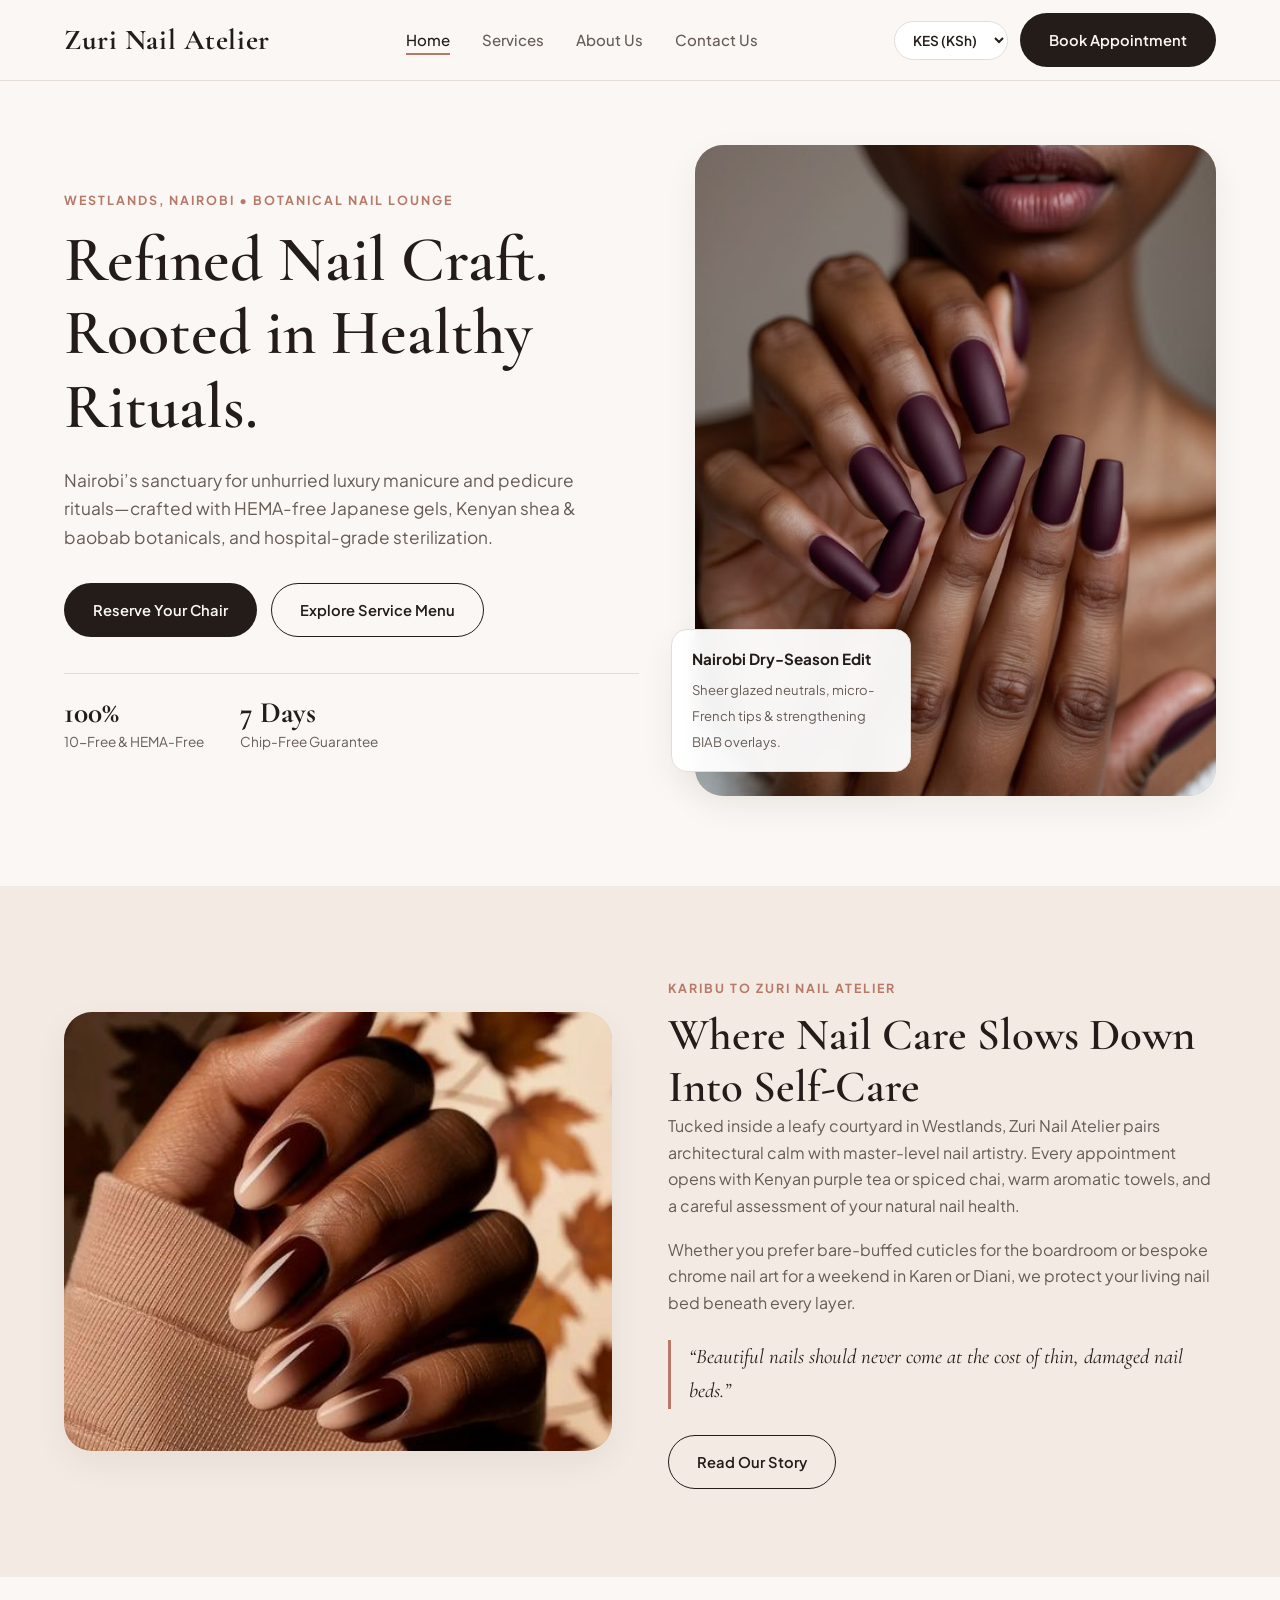
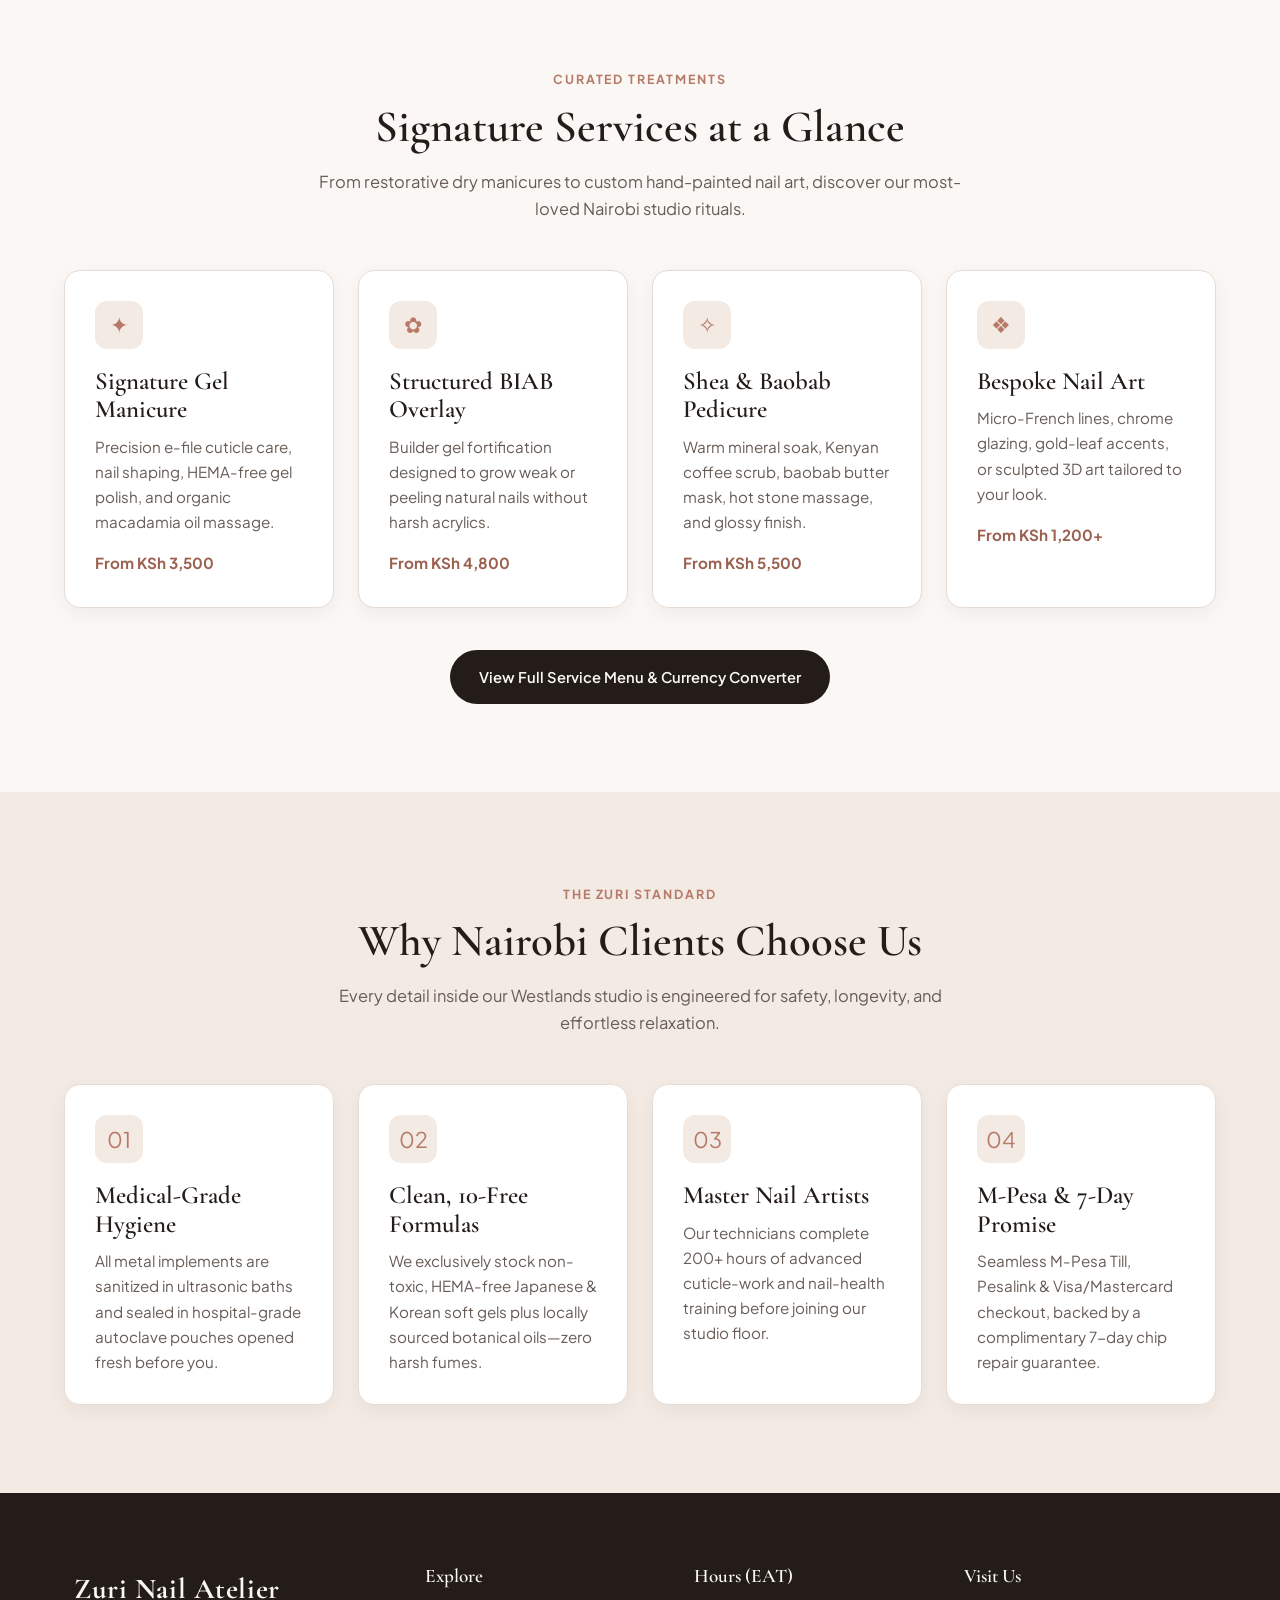
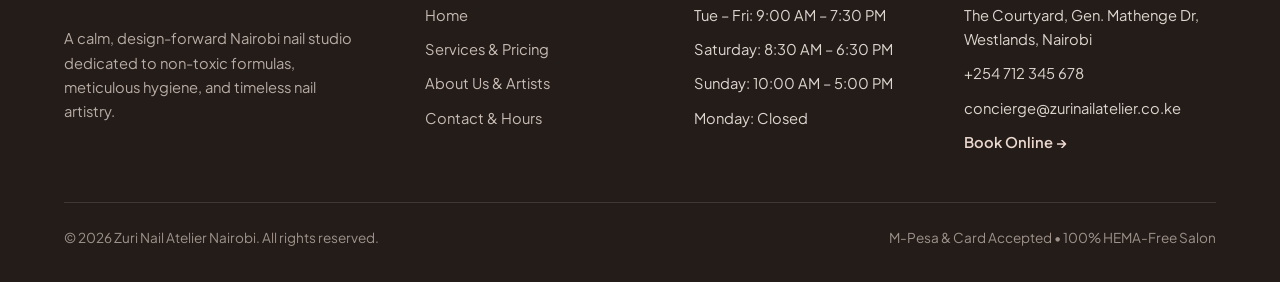
==== index.html @ 8ef075b0 "Nail salon template sample-1" ====
<!DOCTYPE html>
<html lang="en">
<head>
  <meta charset="UTF-8">
  <meta name="viewport" content="width=device-width, initial-scale=1.0">
  <title>Zuri Nail Atelier | Luxury Nail Studio in Westlands, Nairobi</title>
  <link rel="stylesheet" href="styles.css">
</head>
<body>

  <!-- GLOBAL HEADER -->
  <header class="site-header">
    <div class="container navbar">
      <a href="index.html" class="brand-logo">
      Zuri Nail Atelier
      </a>

      <nav>
        <ul class="nav-links" id="navLinks">
          <li><a href="index.html" class="active">Home</a></li>
          <li><a href="services.html">Services</a></li>
          <li><a href="about.html">About Us</a></li>
          <li><a href="contact.html">Contact Us</a></li>
        </ul>
      </nav>

      <div class="nav-actions">
        <select id="currencySelector" class="currency-select" aria-label="Select Currency">
          <option value="KES">KES (KSh)</option>
          <option value="NGN">NGN (₦)</option>
          <option value="USD">USD ($)</option>
          <option value="GBP">GBP (£)</option>
          <option value="EUR">EUR (€)</option>
          <option value="AED">AED</option>
        </select>
        <a href="services.html#booking" class="btn btn-primary">Book Appointment</a>
        <button class="nav-toggle" id="navToggle" aria-label="Toggle Menu" aria-expanded="false">☰</button>
      </div>
    </div>
  </header>

  <main>
    <!-- 1. HERO SECTION -->
    <section class="hero">
      <div class="container hero-grid">
        <div class="hero-content">
          <span class="eyebrow">Westlands, Nairobi • Botanical Nail Lounge</span>
          <h1>Refined Nail Craft. Rooted in Healthy Rituals.</h1>
          <p>
            Nairobi’s sanctuary for unhurried luxury manicure and pedicure rituals—crafted with HEMA-free Japanese gels, Kenyan shea &amp; baobab botanicals, and hospital-grade sterilization.
          </p>
          <div class="hero-buttons">
            <a href="services.html#booking" class="btn btn-primary">Reserve Your Chair</a>
            <a href="services.html" class="btn btn-secondary">Explore Service Menu</a>
          </div>
          <div class="hero-metrics">
            <div class="metric">
              <strong>100%</strong>
              <span>10-Free &amp; HEMA-Free</span>
            </div>
            <div class="metric">
              <strong>7 Days</strong>
              <span>Chip-Free Guarantee</span>
            </div>
          </div>
        </div>

        <div class="hero-visual">
          <div class="hero-img-frame">
            <img
              src="./images/heroimg.jpeg"
              alt="Minimalist luxury manicure with sheer rose polish"
              onerror="this.style.display='none'"
            >
          </div>
          <div class="hero-floating-card">
            <strong>Nairobi Dry-Season Edit</strong>
            <span>Sheer glazed neutrals, micro-French tips &amp; strengthening BIAB overlays.</span>
          </div>
        </div>
      </div>
    </section>

    <!-- 2. INTRO SECTION -->
    <section class="section section-alt">
      <div class="container split-grid">
        <div class="split-media">
          <img
            src="./images/nailimg.jpeg"
            alt="Serene nail salon interior in Westlands Nairobi"
            onerror="this.style.display='none'"
          >
        </div>

        <div class="split-content">
          <span class="eyebrow">Karibu to Zuri Nail Atelier</span>
          <h2>Where Nail Care Slows Down Into Self-Care</h2>
          <p>
            Tucked inside a leafy courtyard in Westlands, Zuri Nail Atelier pairs architectural calm with master-level nail artistry. Every appointment opens with Kenyan purple tea or spiced chai, warm aromatic towels, and a careful assessment of your natural nail health.
          </p>
          <p>
            Whether you prefer bare-buffed cuticles for the boardroom or bespoke chrome nail art for a weekend in Karen or Diani, we protect your living nail bed beneath every layer.
          </p>
          <blockquote class="signature-quote">
            “Beautiful nails should never come at the cost of thin, damaged nail beds.”
          </blockquote>
          <br>
          <a href="about.html" class="btn btn-secondary">Read Our Story</a>
        </div>
      </div>
    </section>

    <!-- 3. SIMPLE SERVICES SECTION -->
    <section class="section">
      <div class="container">
        <div class="section-header center">
          <span class="eyebrow">Curated Treatments</span>
          <h2>Signature Services at a Glance</h2>
          <p>From restorative dry manicures to custom hand-painted nail art, discover our most-loved Nairobi studio rituals.</p>
        </div>

        <div class="grid-4">
          <article class="card">
            <div class="icon-badge">✦</div>
            <h3>Signature Gel Manicure</h3>
            <p>Precision e-file cuticle care, nail shaping, HEMA-free gel polish, and organic macadamia oil massage.</p>
            <span class="price-tag" data-price-kes="3500" data-price-prefix="From ">KSh 3,500</span>
          </article>

          <article class="card">
            <div class="icon-badge">✿</div>
            <h3>Structured BIAB Overlay</h3>
            <p>Builder gel fortification designed to grow weak or peeling natural nails without harsh acrylics.</p>
            <span class="price-tag" data-price-kes="4800" data-price-prefix="From ">KSh 4,800</span>
          </article>

          <article class="card">
            <div class="icon-badge">✧</div>
            <h3>Shea &amp; Baobab Pedicure</h3>
            <p>Warm mineral soak, Kenyan coffee scrub, baobab butter mask, hot stone massage, and glossy finish.</p>
            <span class="price-tag" data-price-kes="5500" data-price-prefix="From ">KSh 5,500</span>
          </article>

          <article class="card">
            <div class="icon-badge">❖</div>
            <h3>Bespoke Nail Art</h3>
            <p>Micro-French lines, chrome glazing, gold-leaf accents, or sculpted 3D art tailored to your look.</p>
            <span class="price-tag" data-price-kes="1200" data-price-prefix="From " data-price-suffix="+">KSh 1,200+</span>
          </article>
        </div>

        <div style="text-align: center; margin-top: 42px;">
          <a href="services.html" class="btn btn-primary">View Full Service Menu &amp; Currency Converter</a>
        </div>
      </div>
    </section>

    <!-- 4. WHY CHOOSE US SECTION -->
    <section class="section section-alt">
      <div class="container">
        <div class="section-header center">
          <span class="eyebrow">The Zuri Standard</span>
          <h2>Why Nairobi Clients Choose Us</h2>
          <p>Every detail inside our Westlands studio is engineered for safety, longevity, and effortless relaxation.</p>
        </div>

        <div class="grid-4">
          <div class="card">
            <div class="icon-badge">01</div>
            <h3>Medical-Grade Hygiene</h3>
            <p>All metal implements are sanitized in ultrasonic baths and sealed in hospital-grade autoclave pouches opened fresh before you.</p>
          </div>

          <div class="card">
            <div class="icon-badge">02</div>
            <h3>Clean, 10-Free Formulas</h3>
            <p>We exclusively stock non-toxic, HEMA-free Japanese &amp; Korean soft gels plus locally sourced botanical oils—zero harsh fumes.</p>
          </div>

          <div class="card">
            <div class="icon-badge">03</div>
            <h3>Master Nail Artists</h3>
            <p>Our technicians complete 200+ hours of advanced cuticle-work and nail-health training before joining our studio floor.</p>
          </div>

          <div class="card">
            <div class="icon-badge">04</div>
            <h3>M-Pesa &amp; 7-Day Promise</h3>
            <p>Seamless M-Pesa Till, Pesalink &amp; Visa/Mastercard checkout, backed by a complimentary 7-day chip repair guarantee.</p>
          </div>
        </div>
      </div>
    </section>
  </main>

  <!-- GLOBAL FOOTER -->
  <footer class="site-footer">
    <div class="container">
      <div class="footer-grid">
        <div class="footer-brand">
          <a href="index.html" class="brand-logo"><span class="brand-dot"></span> Zuri Nail Atelier</a>
          <p>A calm, design-forward Nairobi nail studio dedicated to non-toxic formulas, meticulous hygiene, and timeless nail artistry.</p>
        </div>

        <div>
          <h4>Explore</h4>
          <ul class="footer-links">
            <li><a href="index.html">Home</a></li>
            <li><a href="services.html">Services &amp; Pricing</a></li>
            <li><a href="about.html">About Us &amp; Artists</a></li>
            <li><a href="contact.html">Contact &amp; Hours</a></li>
          </ul>
        </div>

        <div>
          <h4>Hours (EAT)</h4>
          <ul class="footer-links">
            <li>Tue – Fri: 9:00 AM – 7:30 PM</li>
            <li>Saturday: 8:30 AM – 6:30 PM</li>
            <li>Sunday: 10:00 AM – 5:00 PM</li>
            <li>Monday: Closed</li>
          </ul>
        </div>

        <div>
          <h4>Visit Us</h4>
          <ul class="footer-links">
            <li>The Courtyard, Gen. Mathenge Dr, Westlands, Nairobi</li>
            <li>+254 712 345 678</li>
            <li>concierge@zurinailatelier.co.ke</li>
            <li><a href="services.html#booking" style="color: var(--accent-blush); font-weight: 600;">Book Online →</a></li>
          </ul>
        </div>
      </div>

      <div class="footer-bottom">
        <span>&copy; 2026 Zuri Nail Atelier Nairobi. All rights reserved.</span>
        <span>M-Pesa &amp; Card Accepted • 100% HEMA-Free Salon</span>
      </div>
    </div>
  </footer>

  <script src="script.js"></script>
</body>
</html>
---- styles.css ----
/* ATELIER VERNIS — SHARED DESIGN SYSTEM */
@import url('https://fonts.googleapis.com/css2?family=Cormorant+Garamond:ital,wght@0,500;0,600;0,700;1,500&family=Plus+Jakarta+Sans:wght@400;500;600;700&display=swap');

:root {
  --bg-cream: #FAF7F4;
  --bg-sand: #F2EAE3;
  --bg-white: #FFFFFF;
  --ink-dark: #231C19;
  --ink-muted: #675C56;
  --accent-rose: #B87A68;
  --accent-rose-dark: #9B6150;
  --accent-blush: #EBD8CE;
  --border-soft: #E5DCD5;
  --success: #2F6B4F;

  --font-serif: 'Cormorant Garamond', Georgia, serif;
  --font-sans: 'Plus Jakarta Sans', -apple-system, BlinkMacSystemFont, sans-serif;

  --radius-sm: 8px;
  --radius-md: 16px;
  --radius-lg: 28px;
  --shadow-soft: 0 12px 35px rgba(35, 28, 25, 0.06);
  --shadow-card: 0 6px 20px rgba(35, 28, 25, 0.05);
  --transition: all 0.3s ease;
}

*, *::before, *::after {
  box-sizing: border-box;
  margin: 0;
  padding: 0;
}

html {
  scroll-behavior: smooth;
}

body {
  font-family: var(--font-sans);
  background-color: var(--bg-cream);
  color: var(--ink-dark);
  line-height: 1.65;
  -webkit-font-smoothing: antialiased;
}

img {
  max-width: 100%;
  display: block;
}

a {
  color: inherit;
  text-decoration: none;
}

ul {
  list-style: none;
}

.container {
  width: min(1180px, 90%);
  margin-inline: auto;
}

.section {
  padding: 88px 0;
}

.section-alt {
  background-color: var(--bg-sand);
}

.eyebrow {
  display: inline-block;
  font-size: 0.78rem;
  font-weight: 700;
  letter-spacing: 0.16em;
  text-transform: uppercase;
  color: var(--accent-rose);
  margin-bottom: 12px;
}

h1, h2, h3, h4 {
  font-family: var(--font-serif);
  font-weight: 600;
  line-height: 1.15;
  color: var(--ink-dark);
}

h1 { font-size: clamp(2.6rem, 5vw, 4.3rem); }
h2 { font-size: clamp(2rem, 3.5vw, 3rem); }
h3 { font-size: 1.55rem; }

.section-header {
  max-width: 650px;
  margin-bottom: 48px;
}

.section-header.center {
  margin-inline: auto;
  text-align: center;
}

.section-header p {
  margin-top: 14px;
  color: var(--ink-muted);
  font-size: 1.03rem;
}

/* Buttons */
.btn {
  display: inline-flex;
  align-items: center;
  justify-content: center;
  gap: 8px;
  padding: 14px 28px;
  border-radius: 999px;
  font-family: var(--font-sans);
  font-size: 0.92rem;
  font-weight: 600;
  cursor: pointer;
  border: 1.5px solid transparent;
  transition: var(--transition);
}

.btn-primary {
  background-color: var(--ink-dark);
  color: var(--bg-cream);
}

.btn-primary:hover {
  background-color: var(--accent-rose);
  transform: translateY(-2px);
}

.btn-secondary {
  background-color: transparent;
  color: var(--ink-dark);
  border-color: var(--ink-dark);
}

.btn-secondary:hover {
  background-color: var(--ink-dark);
  color: var(--bg-cream);
}

.btn-accent {
  background-color: var(--accent-rose);
  color: var(--bg-white);
}

.btn-accent:hover {
  background-color: var(--accent-rose-dark);
  transform: translateY(-2px);
}

   /* GLOBAL HEADER & NAVBAR */

.site-header {
  position: sticky;
  top: 0;
  z-index: 1000;
  background-color: rgba(250, 247, 244, 0.92);
  backdrop-filter: blur(12px);
  border-bottom: 1px solid var(--border-soft);
}

.navbar {
  display: flex;
  align-items: center;
  justify-content: space-between;
  height: 80px;
  gap: 16px;
}

.brand-logo {
  font-family: var(--font-serif);
  font-size: 1.8rem;
  font-weight: 700;
  letter-spacing: 0.02em;
  display: flex;
  align-items: center;
  gap: 10px;
  white-space: nowrap;
}



.nav-links {
  display: flex;
  align-items: center;
  gap: 32px;
}

.nav-links a {
  font-size: 0.94rem;
  font-weight: 500;
  color: var(--ink-muted);
  position: relative;
  transition: var(--transition);
}

.nav-links a:hover,
.nav-links a.active {
  color: var(--ink-dark);
}

.nav-links a.active::after {
  content: "";
  position: absolute;
  left: 0;
  bottom: -6px;
  width: 100%;
  height: 2px;
  background-color: var(--accent-rose);
}

.nav-actions {
  display: flex;
  align-items: center;
  gap: 12px;
}

.currency-select {
  width: auto;
  padding: 9px 14px;
  border-radius: 999px;
  border: 1px solid var(--border-soft);
  background-color: var(--bg-white);
  font-family: var(--font-sans);
  font-size: 0.85rem;
  font-weight: 600;
  color: var(--ink-dark);
  cursor: pointer;
}

.nav-toggle {
  display: none;
  background: none;
  border: 1px solid var(--border-soft);
  border-radius: 8px;
  padding: 8px 10px;
  cursor: pointer;
  color: var(--ink-dark);
}


   /* HERO & PAGE BANNERS */

.hero {
  padding: 64px 0 90px;
  position: relative;
  overflow: hidden;
}

.hero-grid {
  display: grid;
  grid-template-columns: 1.05fr 0.95fr;
  align-items: center;
  gap: 56px;
}

.hero-content p {
  margin: 22px 0 32px;
  font-size: 1.08rem;
  color: var(--ink-muted);
  max-width: 520px;
}

.hero-buttons {
  display: flex;
  flex-wrap: wrap;
  gap: 14px;
  margin-bottom: 36px;
}

.hero-metrics {
  display: flex;
  gap: 36px;
  padding-top: 24px;
  border-top: 1px solid var(--border-soft);
}

.metric strong {
  display: block;
  font-family: var(--font-serif);
  font-size: 1.85rem;
  line-height: 1;
}

.metric span {
  font-size: 0.85rem;
  color: var(--ink-muted);
}

.hero-visual {
  position: relative;
}

.hero-img-frame {
  border-radius: var(--radius-lg);
  overflow: hidden;
  box-shadow: var(--shadow-soft);
  aspect-ratio: 4 / 5;
  background: linear-gradient(135deg, #EBD8CE, #D4B098);
}

.hero-img-frame img {
  width: 100%;
  height: 100%;
  object-fit: cover;
}

.hero-floating-card {
  position: absolute;
  bottom: 24px;
  left: -24px;
  background: rgba(255, 255, 255, 0.95);
  backdrop-filter: blur(8px);
  padding: 16px 20px;
  border-radius: var(--radius-md);
  box-shadow: var(--shadow-soft);
  border: 1px solid var(--border-soft);
  max-width: 240px;
}

.hero-floating-card strong {
  display: block;
  font-size: 0.95rem;
  margin-bottom: 4px;
}

.hero-floating-card span {
  font-size: 0.82rem;
  color: var(--ink-muted);
}

/* Subpage Banner */
.page-banner {
  background: var(--bg-sand);
  padding: 72px 0;
  text-align: center;
  border-bottom: 1px solid var(--border-soft);
}

.page-banner p {
  max-width: 600px;
  margin: 14px auto 0;
  color: var(--ink-muted);
}


   /* SPLIT / INTRO / STORY SECTIONS */

.split-grid {
  display: grid;
  grid-template-columns: 1fr 1fr;
  gap: 56px;
  align-items: center;
}

.split-media {
  border-radius: var(--radius-lg);
  overflow: hidden;
  box-shadow: var(--shadow-soft);
  aspect-ratio: 5 / 4;
  background: linear-gradient(135deg, #EAD9CF, #C79A8B);
}

.split-media img {
  width: 100%;
  height: 100%;
  object-fit: cover;
}

.split-content p {
  color: var(--ink-muted);
  margin-bottom: 18px;
}

.signature-quote {
  margin-top: 24px;
  padding-left: 18px;
  border-left: 3px solid var(--accent-rose);
  font-family: var(--font-serif);
  font-style: italic;
  font-size: 1.3rem;
  color: var(--ink-dark);
}

   /* CARDS & GRIDS */
.grid-4 {
  display: grid;
  grid-template-columns: repeat(4, 1fr);
  gap: 24px;
}

.grid-3 {
  display: grid;
  grid-template-columns: repeat(3, 1fr);
  gap: 28px;
}

.grid-2 {
  display: grid;
  grid-template-columns: repeat(2, 1fr);
  gap: 28px;
}

.card {
  background: var(--bg-white);
  border: 1px solid var(--border-soft);
  border-radius: var(--radius-md);
  padding: 30px;
  box-shadow: var(--shadow-card);
  transition: var(--transition);
}

.card:hover {
  transform: translateY(-4px);
  box-shadow: var(--shadow-soft);
}

.icon-badge {
  width: 48px;
  height: 48px;
  border-radius: 12px;
  background: var(--bg-sand);
  color: var(--accent-rose);
  display: grid;
  place-items: center;
  font-size: 1.35rem;
  margin-bottom: 18px;
}

.card h3 {
  margin-bottom: 10px;
}

.card p {
  color: var(--ink-muted);
  font-size: 0.95rem;
}

.price-tag {
  display: inline-block;
  margin-top: 16px;
  font-weight: 700;
  color: var(--accent-rose-dark);
  font-size: 0.95rem;
}

   /* SERVICES PAGE — DETAILED MENU, TABS & CURRENCY CONVERTER */
.filter-tabs {
  display: flex;
  flex-wrap: wrap;
  justify-content: center;
  gap: 10px;
  margin-bottom: 40px;
}

.tab-btn {
  padding: 10px 22px;
  border-radius: 999px;
  border: 1px solid var(--border-soft);
  background: var(--bg-white);
  font-family: var(--font-sans);
  font-size: 0.9rem;
  font-weight: 600;
  color: var(--ink-muted);
  cursor: pointer;
  transition: var(--transition);
}

.tab-btn.active,
.tab-btn:hover {
  background: var(--ink-dark);
  color: var(--bg-cream);
  border-color: var(--ink-dark);
}

.service-item {
  background: var(--bg-white);
  border: 1px solid var(--border-soft);
  border-radius: var(--radius-md);
  padding: 28px;
  display: flex;
  flex-direction: column;
  justify-content: space-between;
  gap: 16px;
  box-shadow: var(--shadow-card);
}

.service-item.hidden {
  display: none;
}

.service-top {
  display: flex;
  justify-content: space-between;
  align-items: flex-start;
  gap: 16px;
}

.service-meta {
  font-size: 0.82rem;
  color: var(--accent-rose);
  font-weight: 700;
  text-transform: uppercase;
  letter-spacing: 0.08em;
  margin-bottom: 6px;
}

.service-price {
  font-family: var(--font-serif);
  font-size: 1.65rem;
  font-weight: 700;
  color: var(--ink-dark);
  white-space: nowrap;
}

.service-features {
  display: flex;
  flex-wrap: wrap;
  gap: 8px;
  margin-top: 10px;
}

.service-pill {
  font-size: 0.78rem;
  background: var(--bg-sand);
  color: var(--ink-dark);
  padding: 4px 10px;
  border-radius: 999px;
}

/* Interactive Currency Converter Widget */
.converter-card {
  margin-top: 56px;
  background: var(--bg-white);
  border: 1px solid var(--border-soft);
  border-radius: var(--radius-lg);
  padding: 36px 40px;
  box-shadow: var(--shadow-soft);
}

.converter-header {
  display: flex;
  flex-wrap: wrap;
  justify-content: space-between;
  align-items: flex-end;
  gap: 16px;
  margin-bottom: 24px;
}

.converter-badge {
  font-size: 0.8rem;
  font-weight: 600;
  color: var(--success);
  background: #E8F3ED;
  padding: 6px 14px;
  border-radius: 999px;
}

.converter-grid {
  display: grid;
  grid-template-columns: 1.2fr 1fr auto 1fr;
  gap: 16px;
  align-items: end;
}

.swap-btn {
  height: 46px;
  width: 46px;
  border-radius: 50%;
  border: 1px solid var(--border-soft);
  background: var(--bg-sand);
  color: var(--ink-dark);
  font-size: 1.15rem;
  cursor: pointer;
  display: grid;
  place-items: center;
  transition: var(--transition);
}

.swap-btn:hover {
  background: var(--accent-rose);
  color: var(--bg-white);
  border-color: var(--accent-rose);
}

.converter-output {
  margin-top: 24px;
  padding: 20px 24px;
  border-radius: var(--radius-md);
  background: var(--bg-sand);
  display: flex;
  flex-wrap: wrap;
  justify-content: space-between;
  align-items: center;
  gap: 16px;
}

.converter-result-value {
  font-family: var(--font-serif);
  font-size: 2.1rem;
  font-weight: 700;
  color: var(--ink-dark);
}

.converter-rate-note {
  font-size: 0.88rem;
  color: var(--ink-muted);
}


/* ABOUT PAGE — ARTISTS & INVITATION */
.artist-card {
  background: var(--bg-white);
  border: 1px solid var(--border-soft);
  border-radius: var(--radius-md);
  overflow: hidden;
  box-shadow: var(--shadow-card);
}

.artist-photo {
  aspect-ratio: 4 / 4.2;
  background: linear-gradient(135deg, #EAD9CF, #D0A899);
  overflow: hidden;
}

.artist-photo img {
  width: 100%;
  height: 100%;
  object-fit: cover;
}

.artist-info {
  padding: 24px;
}

.artist-role {
  display: block;
  font-size: 0.82rem;
  text-transform: uppercase;
  letter-spacing: 0.1em;
  color: var(--accent-rose);
  font-weight: 700;
  margin-bottom: 10px;
}

.artist-info p {
  font-size: 0.92rem;
  color: var(--ink-muted);
}

.invitation-box {
  background: var(--ink-dark);
  color: var(--bg-cream);
  border-radius: var(--radius-lg);
  padding: 56px;
  display: grid;
  grid-template-columns: 1fr 1fr;
  gap: 48px;
  align-items: center;
}

.invitation-box h2,
.invitation-box h3 {
  color: var(--bg-cream);
}

.invitation-box p {
  color: #D5CBC4;
  margin-top: 14px;
}

.invitation-form {
  background: var(--bg-white);
  color: var(--ink-dark);
  padding: 32px;
  border-radius: var(--radius-md);
}

   /* FORMS (BOOKING & CONTACT) */
.booking-wrapper {
  background: var(--bg-white);
  border: 1px solid var(--border-soft);
  border-radius: var(--radius-lg);
  padding: 48px;
  box-shadow: var(--shadow-soft);
  display: grid;
  grid-template-columns: 0.85fr 1.15fr;
  gap: 48px;
}

.booking-perks {
  margin-top: 24px;
  display: grid;
  gap: 14px;
}

.booking-perks li {
  display: flex;
  align-items: flex-start;
  gap: 10px;
  font-size: 0.94rem;
  color: var(--ink-muted);
}

.booking-perks li span {
  color: var(--accent-rose);
  font-weight: 700;
}

.form-grid {
  display: grid;
  grid-template-columns: 1fr 1fr;
  gap: 18px;
}

.form-group {
  display: flex;
  flex-direction: column;
  gap: 6px;
}

.form-group.full {
  grid-column: 1 / -1;
}

label {
  font-size: 0.85rem;
  font-weight: 600;
  color: var(--ink-dark);
}

input, select, textarea {
  width: 100%;
  padding: 12px 14px;
  border: 1px solid var(--border-soft);
  border-radius: var(--radius-sm);
  font-family: var(--font-sans);
  font-size: 0.95rem;
  background: var(--bg-cream);
  color: var(--ink-dark);
  transition: var(--transition);
}

input:focus, select:focus, textarea:focus {
  outline: none;
  border-color: var(--accent-rose);
  background: var(--bg-white);
}

.form-feedback {
  margin-top: 16px;
  padding: 14px 18px;
  border-radius: var(--radius-sm);
  background: #E8F3ED;
  color: var(--success);
  font-size: 0.92rem;
  font-weight: 600;
  display: none;
}

.form-feedback.show {
  display: block;
}

   /* CONTACT PAGE — VISIT, SCHEDULE, MAP */
.hours-list {
  display: grid;
  gap: 12px;
  margin-top: 20px;
}

.hours-row {
  display: flex;
  justify-content: space-between;
  padding-bottom: 10px;
  border-bottom: 1px dashed var(--border-soft);
  font-size: 0.95rem;
}

.hours-row strong {
  color: var(--ink-dark);
}

.hours-row span {
  color: var(--ink-muted);
}

.social-links {
  display: flex;
  flex-wrap: wrap;
  gap: 10px;
  margin-top: 20px;
}

.social-pill {
  padding: 8px 16px;
  border-radius: 999px;
  background: var(--bg-sand);
  font-size: 0.86rem;
  font-weight: 600;
  transition: var(--transition);
}

.social-pill:hover {
  background: var(--accent-rose);
  color: var(--bg-white);
}

.map-container {
  border-radius: var(--radius-lg);
  overflow: hidden;
  border: 1px solid var(--border-soft);
  box-shadow: var(--shadow-soft);
  background: var(--bg-white);
}

.map-frame {
  width: 100%;
  height: 400px;
  border: 0;
  display: block;
}

.map-footer {
  padding: 20px 28px;
  display: flex;
  flex-wrap: wrap;
  justify-content: space-between;
  align-items: center;
  gap: 16px;
}

   /* GLOBAL FOOTER */
.site-footer {
  background-color: var(--ink-dark);
  color: #DED5CE;
  padding: 72px 0 32px;
}

.footer-grid {
  display: grid;
  grid-template-columns: 1.4fr 1fr 1fr 1.1fr;
  gap: 40px;
  padding-bottom: 48px;
  border-bottom: 1px solid rgba(255, 255, 255, 0.12);
}

.footer-brand .brand-logo {
  color: var(--bg-cream);
  margin-bottom: 14px;
}

.footer-brand p {
  font-size: 0.92rem;
  color: #B8ACA4;
  max-width: 300px;
}

.site-footer h4 {
  color: var(--bg-cream);
  font-size: 1.2rem;
  margin-bottom: 16px;
}

.footer-links {
  display: grid;
  gap: 10px;
  font-size: 0.92rem;
}

.footer-links a {
  color: #C7BBB3;
  transition: var(--transition);
}

.footer-links a:hover {
  color: var(--accent-blush);
}

.footer-bottom {
  padding-top: 24px;
  display: flex;
  flex-wrap: wrap;
  justify-content: space-between;
  gap: 12px;
  font-size: 0.85rem;
  color: #9E928A;
}

   /* RESPONSIVE BREAKPOINTS */
@media (max-width: 992px) {
  .hero-grid,
  .split-grid,
  .booking-wrapper,
  .invitation-box {
    grid-template-columns: 1fr;
  }

  .grid-4 { grid-template-columns: repeat(2, 1fr); }
  .grid-3 { grid-template-columns: repeat(2, 1fr); }
  .footer-grid { grid-template-columns: 1fr 1fr; }
  .converter-grid { grid-template-columns: 1fr 1fr; }
  .swap-btn { justify-self: start; }

  .hero-floating-card {
    left: 16px;
  }
}

@media (max-width: 768px) {
  .nav-toggle {
    display: inline-flex;
  }

  .nav-links {
    position: absolute;
    top: 80px;
    left: 0;
    right: 0;
    background: var(--bg-cream);
    flex-direction: column;
    padding: 24px;
    gap: 18px;
    border-bottom: 1px solid var(--border-soft);
    display: none;
  }

  .nav-links.open {
    display: flex;
  }

  .nav-actions .btn {
    display: none;
  }

  .grid-4,
  .grid-3,
  .grid-2,
  .form-grid,
  .footer-grid,
  .converter-grid {
    grid-template-columns: 1fr;
  }

  .booking-wrapper,
  .invitation-box,
  .converter-card {
    padding: 26px;
  }
}
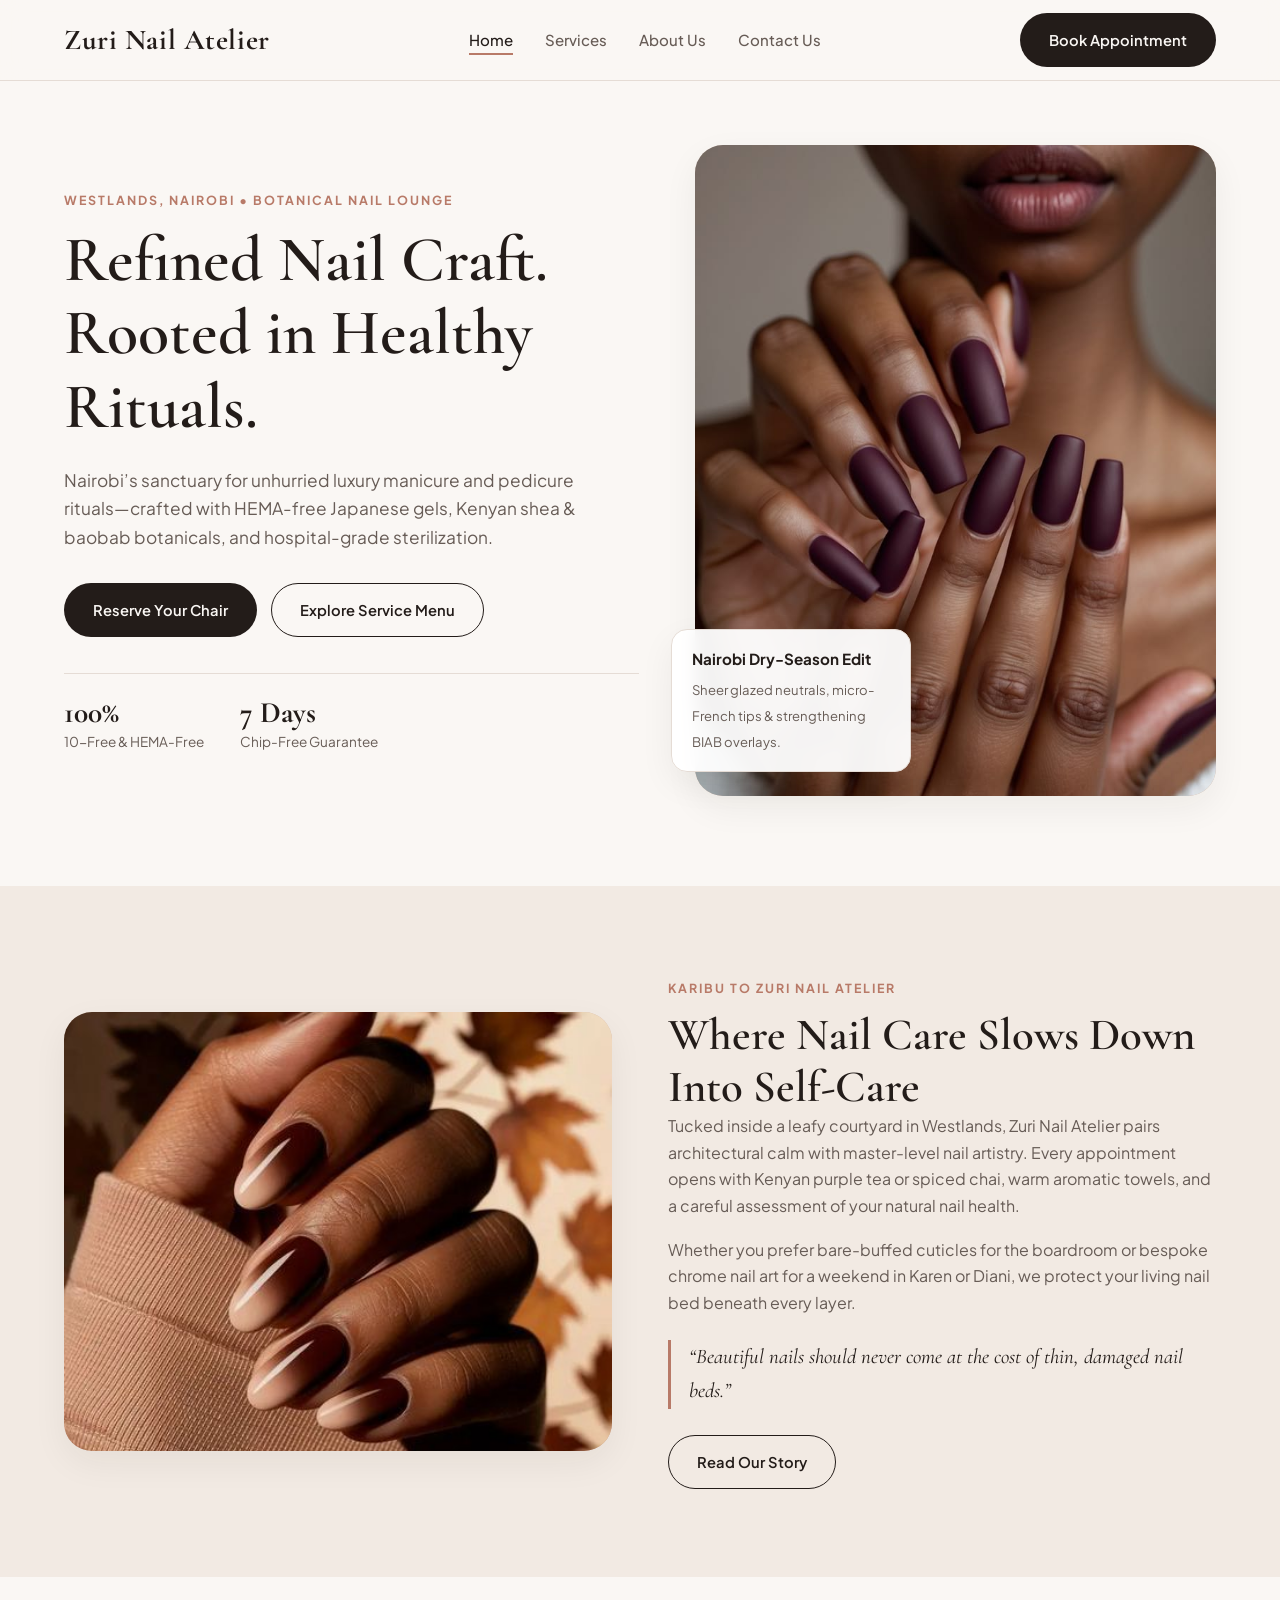
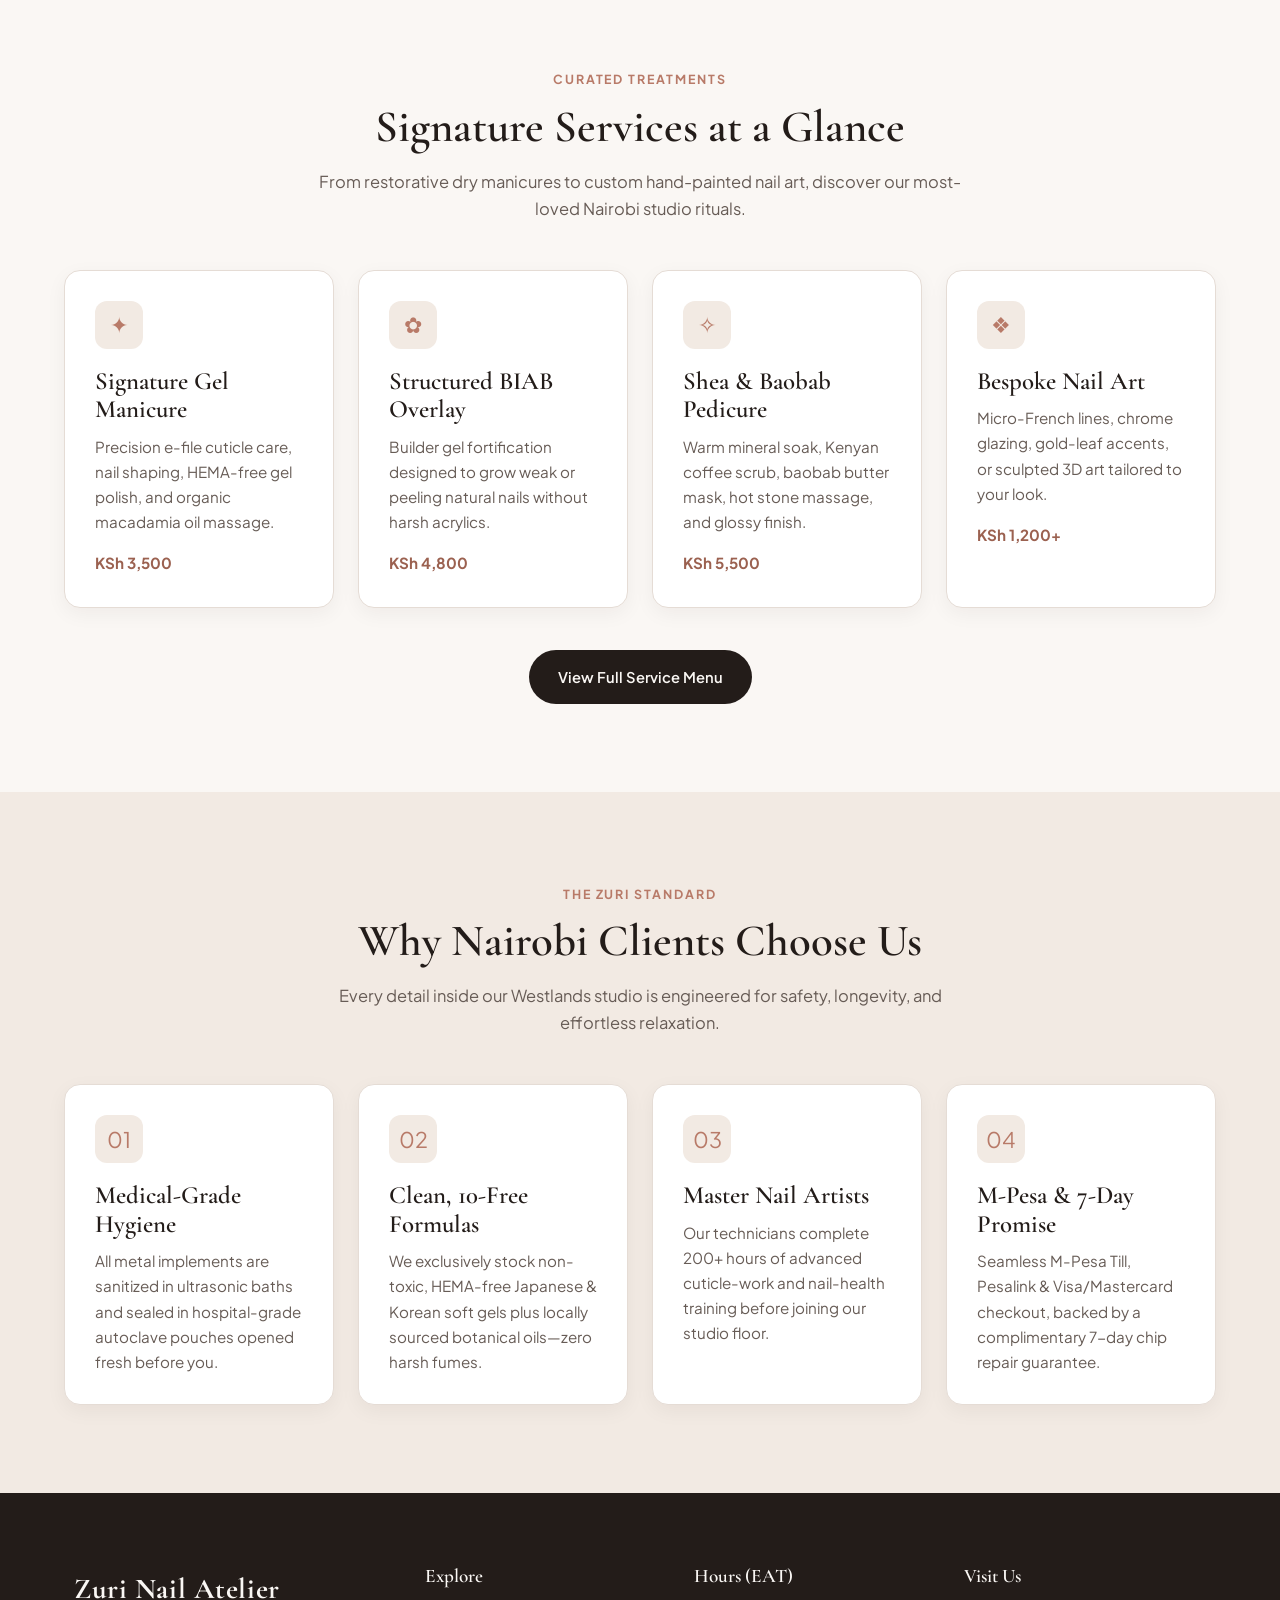
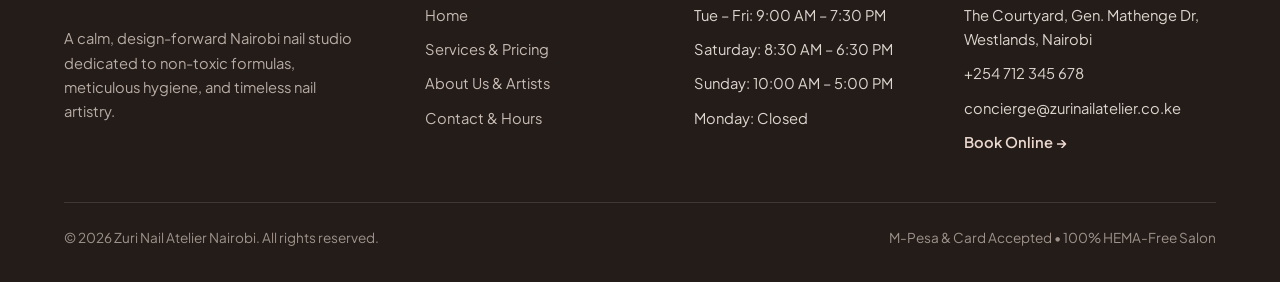
==== commit c6107c63: "removed currency converter" ====
--- a/index.html
+++ b/index.html
@@ -25,14 +25,6 @@
       </nav>
 
       <div class="nav-actions">
-        <select id="currencySelector" class="currency-select" aria-label="Select Currency">
-          <option value="KES">KES (KSh)</option>
-          <option value="NGN">NGN (₦)</option>
-          <option value="USD">USD ($)</option>
-          <option value="GBP">GBP (£)</option>
-          <option value="EUR">EUR (€)</option>
-          <option value="AED">AED</option>
-        </select>
         <a href="services.html#booking" class="btn btn-primary">Book Appointment</a>
         <button class="nav-toggle" id="navToggle" aria-label="Toggle Menu" aria-expanded="false">☰</button>
       </div>
@@ -124,33 +116,33 @@
             <div class="icon-badge">✦</div>
             <h3>Signature Gel Manicure</h3>
             <p>Precision e-file cuticle care, nail shaping, HEMA-free gel polish, and organic macadamia oil massage.</p>
-            <span class="price-tag" data-price-kes="3500" data-price-prefix="From ">KSh 3,500</span>
+            <span class="price-tag">KSh 3,500</span>
           </article>
 
           <article class="card">
             <div class="icon-badge">✿</div>
             <h3>Structured BIAB Overlay</h3>
             <p>Builder gel fortification designed to grow weak or peeling natural nails without harsh acrylics.</p>
-            <span class="price-tag" data-price-kes="4800" data-price-prefix="From ">KSh 4,800</span>
+            <span class="price-tag">KSh 4,800</span>
           </article>
 
           <article class="card">
             <div class="icon-badge">✧</div>
             <h3>Shea &amp; Baobab Pedicure</h3>
             <p>Warm mineral soak, Kenyan coffee scrub, baobab butter mask, hot stone massage, and glossy finish.</p>
-            <span class="price-tag" data-price-kes="5500" data-price-prefix="From ">KSh 5,500</span>
+            <span class="price-tag">KSh 5,500</span>
           </article>
 
           <article class="card">
             <div class="icon-badge">❖</div>
             <h3>Bespoke Nail Art</h3>
             <p>Micro-French lines, chrome glazing, gold-leaf accents, or sculpted 3D art tailored to your look.</p>
-            <span class="price-tag" data-price-kes="1200" data-price-prefix="From " data-price-suffix="+">KSh 1,200+</span>
+            <span class="price-tag">KSh 1,200+</span>
           </article>
         </div>
 
         <div style="text-align: center; margin-top: 42px;">
-          <a href="services.html" class="btn btn-primary">View Full Service Menu &amp; Currency Converter</a>
+          <a href="services.html" class="btn btn-primary">View Full Service Menu</a>
         </div>
       </div>
     </section>
--- a/styles.css
+++ b/styles.css
@@ -220,19 +220,6 @@
   gap: 12px;
 }
 
-.currency-select {
-  width: auto;
-  padding: 9px 14px;
-  border-radius: 999px;
-  border: 1px solid var(--border-soft);
-  background-color: var(--bg-white);
-  font-family: var(--font-sans);
-  font-size: 0.85rem;
-  font-weight: 600;
-  color: var(--ink-dark);
-  cursor: pointer;
-}
-
 .nav-toggle {
   display: none;
   background: none;
@@ -449,7 +436,7 @@
   font-size: 0.95rem;
 }
 
-   /* SERVICES PAGE — DETAILED MENU, TABS & CURRENCY CONVERTER */
+   /* SERVICES PAGE — DETAILED MENU & TABS */
 .filter-tabs {
   display: flex;
   flex-wrap: wrap;
@@ -531,85 +518,6 @@
   color: var(--ink-dark);
   padding: 4px 10px;
   border-radius: 999px;
-}
-
-/* Interactive Currency Converter Widget */
-.converter-card {
-  margin-top: 56px;
-  background: var(--bg-white);
-  border: 1px solid var(--border-soft);
-  border-radius: var(--radius-lg);
-  padding: 36px 40px;
-  box-shadow: var(--shadow-soft);
-}
-
-.converter-header {
-  display: flex;
-  flex-wrap: wrap;
-  justify-content: space-between;
-  align-items: flex-end;
-  gap: 16px;
-  margin-bottom: 24px;
-}
-
-.converter-badge {
-  font-size: 0.8rem;
-  font-weight: 600;
-  color: var(--success);
-  background: #E8F3ED;
-  padding: 6px 14px;
-  border-radius: 999px;
-}
-
-.converter-grid {
-  display: grid;
-  grid-template-columns: 1.2fr 1fr auto 1fr;
-  gap: 16px;
-  align-items: end;
-}
-
-.swap-btn {
-  height: 46px;
-  width: 46px;
-  border-radius: 50%;
-  border: 1px solid var(--border-soft);
-  background: var(--bg-sand);
-  color: var(--ink-dark);
-  font-size: 1.15rem;
-  cursor: pointer;
-  display: grid;
-  place-items: center;
-  transition: var(--transition);
-}
-
-.swap-btn:hover {
-  background: var(--accent-rose);
-  color: var(--bg-white);
-  border-color: var(--accent-rose);
-}
-
-.converter-output {
-  margin-top: 24px;
-  padding: 20px 24px;
-  border-radius: var(--radius-md);
-  background: var(--bg-sand);
-  display: flex;
-  flex-wrap: wrap;
-  justify-content: space-between;
-  align-items: center;
-  gap: 16px;
-}
-
-.converter-result-value {
-  font-family: var(--font-serif);
-  font-size: 2.1rem;
-  font-weight: 700;
-  color: var(--ink-dark);
-}
-
-.converter-rate-note {
-  font-size: 0.88rem;
-  color: var(--ink-muted);
 }
 
 
@@ -904,8 +812,6 @@
   .grid-4 { grid-template-columns: repeat(2, 1fr); }
   .grid-3 { grid-template-columns: repeat(2, 1fr); }
   .footer-grid { grid-template-columns: 1fr 1fr; }
-  .converter-grid { grid-template-columns: 1fr 1fr; }
-  .swap-btn { justify-self: start; }
 
   .hero-floating-card {
     left: 16px;
@@ -942,14 +848,12 @@
   .grid-3,
   .grid-2,
   .form-grid,
-  .footer-grid,
-  .converter-grid {
+  .footer-grid {
     grid-template-columns: 1fr;
   }
 
   .booking-wrapper,
-  .invitation-box,
-  .converter-card {
+  .invitation-box {
     padding: 26px;
   }
 }
